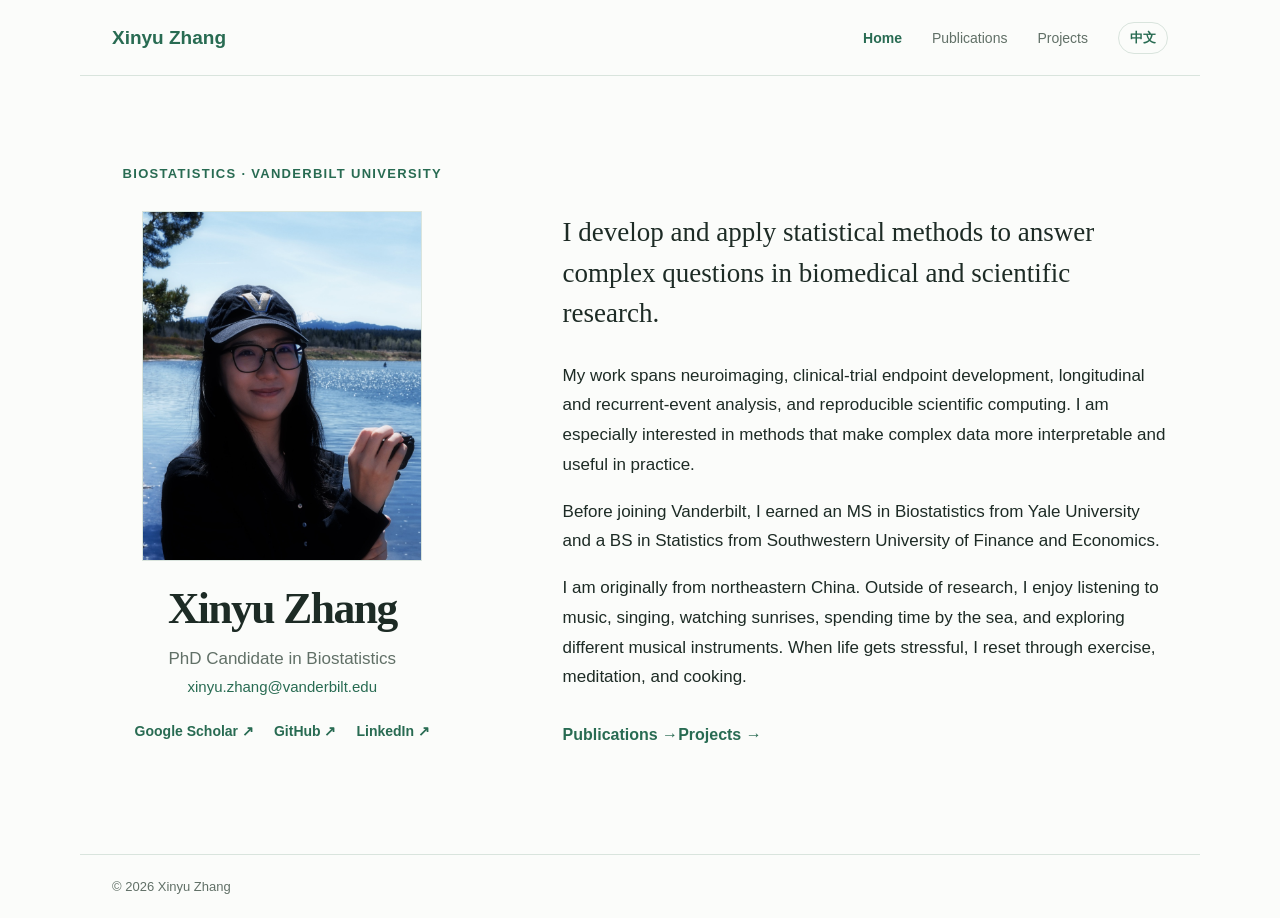
==== index.html @ 80a9a66b "Separate publications and projects navigation" ====
<!doctype html>
<html lang="en">
<head>
  <meta charset="utf-8">
  <meta name="viewport" content="width=device-width, initial-scale=1">
  <meta name="description" content="Xinyu Zhang is a PhD candidate in Biostatistics at Vanderbilt University.">
  <title>Xinyu Zhang | Biostatistics</title>
  <link rel="icon" href="favicon.svg" type="image/svg+xml">
  <link rel="stylesheet" href="styles.css">
  <script src="script.js" defer></script>
</head>
<body>
  <header class="site-header">
    <a class="brand" href="index.html">Xinyu Zhang</a>
    <button class="menu-button" type="button" aria-label="Toggle navigation" aria-expanded="false"><span></span><span></span></button>
    <nav class="nav" aria-label="Main navigation">
      <a href="index.html" aria-current="page" data-en="Home" data-zh="首页">Home</a>
      <a href="publications/" data-en="Publications" data-zh="论文">Publications</a>
      <a href="projects/" data-en="Projects" data-zh="项目">Projects</a>
      <button class="language-toggle" type="button" aria-label="切换到中文">中文</button>
    </nav>
  </header>

  <main>
    <section class="home">
      <div class="home-grid">
        <div class="identity">
          <p class="eyebrow" data-en="Biostatistics · Vanderbilt University" data-zh="生物统计学 · 范德堡大学">Biostatistics · Vanderbilt University</p>
          <div class="identity-intro">
            <img class="profile-photo" src="[data-uri]" alt="Xinyu Zhang by a mountain lake">
            <div>
              <h1>Xinyu Zhang</h1>
              <p class="role" data-en="PhD Candidate in Biostatistics" data-zh="生物统计学博士候选人">PhD Candidate in Biostatistics</p>
            </div>
          </div>
          <div class="profile-links" aria-label="Profile and contact links">
            <a href="https://scholar.google.com/citations?user=d1JpBJkAAAAJ&hl=en&inst=747703087653483262" target="_blank" rel="noreferrer">Google Scholar ↗</a>
            <a href="https://github.com/XinyuIvy" target="_blank" rel="noreferrer">GitHub ↗</a>
            <a href="https://www.linkedin.com/in/xinyu-zhang-312249214/" target="_blank" rel="noreferrer">LinkedIn ↗</a>
          </div>
        </div>

        <div class="biography">
          <p class="lead" data-en="I develop and apply statistical methods to answer complex questions in biomedical and scientific research." data-zh="我致力于开发和应用统计方法，解决生物医学与科学研究中的复杂问题。">I develop and apply statistical methods to answer complex questions in biomedical and scientific research.</p>
          <p data-en="My work spans neuroimaging, clinical-trial endpoint development, longitudinal and recurrent-event analysis, and reproducible scientific computing. I am especially interested in methods that make complex data more interpretable and useful in practice." data-zh="我的研究涵盖神经影像、临床试验终点开发、纵向数据与复发事件分析，以及可重复的科学计算。我尤其关注如何让复杂数据更易解释，并在实际研究中发挥作用。">My work spans neuroimaging, clinical-trial endpoint development, longitudinal and recurrent-event analysis, and reproducible scientific computing. I am especially interested in methods that make complex data more interpretable and useful in practice.</p>
          <p data-en="Before joining Vanderbilt, I earned an MS in Biostatistics from Yale University and a BS in Statistics from Southwestern University of Finance and Economics." data-zh="在进入范德堡大学之前，我获得了耶鲁大学生物统计学硕士学位，以及西南财经大学统计学学士学位。">Before joining Vanderbilt, I earned an MS in Biostatistics from Yale University and a BS in Statistics from Southwestern University of Finance and Economics.</p>
          <p class="personal-intro" data-en="I am originally from northeastern China. Outside of research, I enjoy listening to music, singing, watching sunrises, spending time by the sea, and exploring different musical instruments. When life gets stressful, I reset through exercise, meditation, and cooking." data-zh="我来自中国东北部。研究之外，我喜欢听音乐、唱歌、看日出、去海边，也喜欢各种乐器。压力大的时候，我会通过运动、冥想和做饭来放松和调整状态。">I am originally from northeastern China. Outside of research, I enjoy listening to music, singing, watching sunrises, spending time by the sea, and exploring different musical instruments. When life gets stressful, I reset through exercise, meditation, and cooking.</p>
          <div class="inline-links"><a href="publications/" data-en="Publications →" data-zh="论文 →">Publications →</a><a href="projects/" data-en="Projects →" data-zh="项目 →">Projects →</a></div>
        </div>
      </div>
    </section>
  </main>
  <footer class="footer">© <span data-current-year></span> Xinyu Zhang</footer>
</body>
</html>
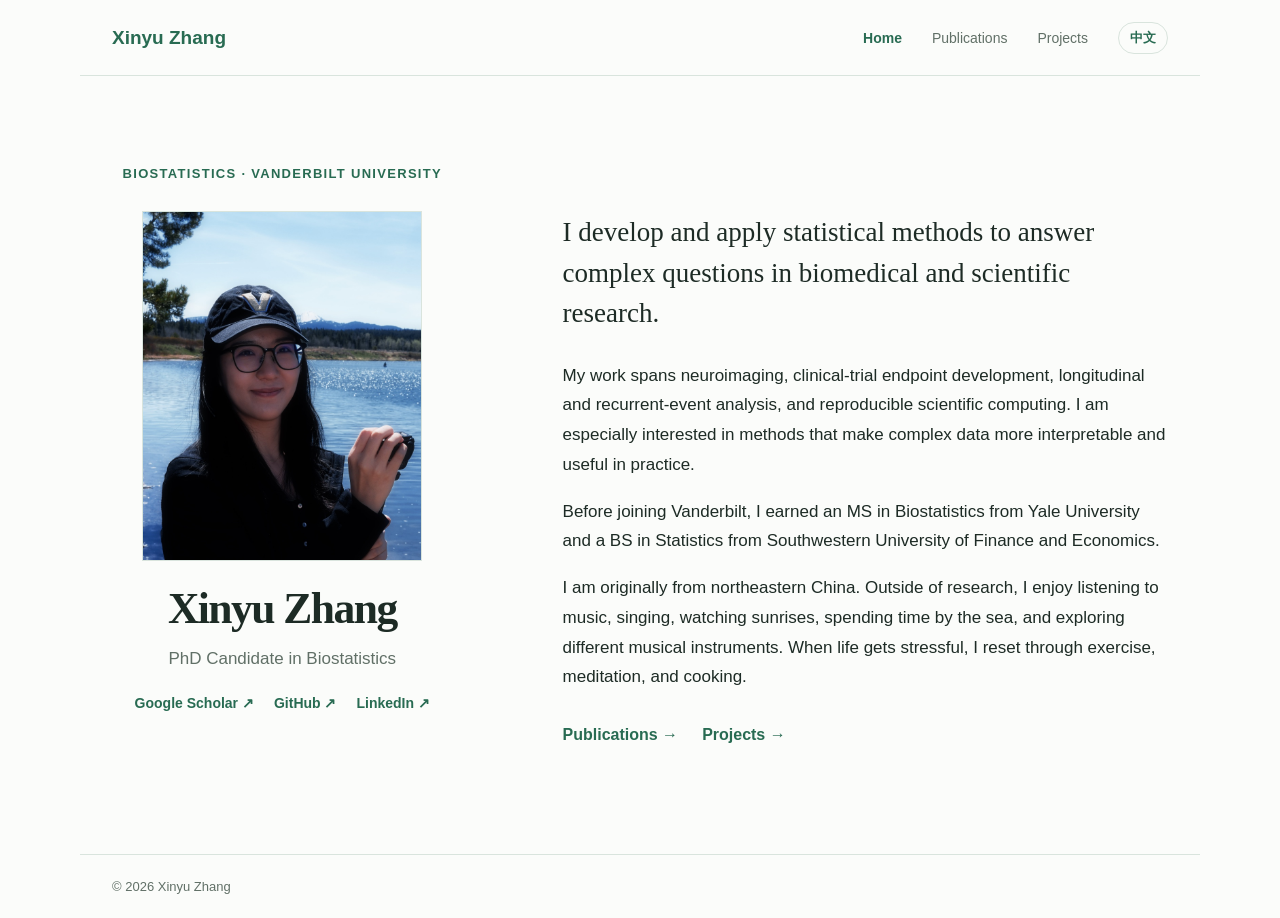
==== commit 7e43db9f: "Fix index.html page routing and cache refresh" ====
--- a/index.html
+++ b/index.html
@@ -3,11 +3,14 @@
 <head>
   <meta charset="utf-8">
   <meta name="viewport" content="width=device-width, initial-scale=1">
+  <meta http-equiv="Cache-Control" content="no-cache, no-store, must-revalidate">
+  <meta http-equiv="Pragma" content="no-cache">
+  <meta http-equiv="Expires" content="0">
   <meta name="description" content="Xinyu Zhang is a PhD candidate in Biostatistics at Vanderbilt University.">
   <title>Xinyu Zhang | Biostatistics</title>
   <link rel="icon" href="favicon.svg" type="image/svg+xml">
-  <link rel="stylesheet" href="styles.css">
-  <script src="script.js" defer></script>
+  <link rel="stylesheet" href="styles.css?v=20260731b">
+  <script src="script.js?v=20260731b" defer></script>
 </head>
 <body>
   <header class="site-header">
@@ -15,8 +18,8 @@
     <button class="menu-button" type="button" aria-label="Toggle navigation" aria-expanded="false"><span></span><span></span></button>
     <nav class="nav" aria-label="Main navigation">
       <a href="index.html" aria-current="page" data-en="Home" data-zh="首页">Home</a>
-      <a href="publications/" data-en="Publications" data-zh="论文">Publications</a>
-      <a href="projects/" data-en="Projects" data-zh="项目">Projects</a>
+      <a href="/publications/?v=20260731b" data-en="Publications" data-zh="论文">Publications</a>
+      <a href="/projects/?v=20260731b" data-en="Projects" data-zh="项目">Projects</a>
       <button class="language-toggle" type="button" aria-label="切换到中文">中文</button>
     </nav>
   </header>
@@ -45,7 +48,7 @@
           <p data-en="My work spans neuroimaging, clinical-trial endpoint development, longitudinal and recurrent-event analysis, and reproducible scientific computing. I am especially interested in methods that make complex data more interpretable and useful in practice." data-zh="我的研究涵盖神经影像、临床试验终点开发、纵向数据与复发事件分析，以及可重复的科学计算。我尤其关注如何让复杂数据更易解释，并在实际研究中发挥作用。">My work spans neuroimaging, clinical-trial endpoint development, longitudinal and recurrent-event analysis, and reproducible scientific computing. I am especially interested in methods that make complex data more interpretable and useful in practice.</p>
           <p data-en="Before joining Vanderbilt, I earned an MS in Biostatistics from Yale University and a BS in Statistics from Southwestern University of Finance and Economics." data-zh="在进入范德堡大学之前，我获得了耶鲁大学生物统计学硕士学位，以及西南财经大学统计学学士学位。">Before joining Vanderbilt, I earned an MS in Biostatistics from Yale University and a BS in Statistics from Southwestern University of Finance and Economics.</p>
           <p class="personal-intro" data-en="I am originally from northeastern China. Outside of research, I enjoy listening to music, singing, watching sunrises, spending time by the sea, and exploring different musical instruments. When life gets stressful, I reset through exercise, meditation, and cooking." data-zh="我来自中国东北部。研究之外，我喜欢听音乐、唱歌、看日出、去海边，也喜欢各种乐器。压力大的时候，我会通过运动、冥想和做饭来放松和调整状态。">I am originally from northeastern China. Outside of research, I enjoy listening to music, singing, watching sunrises, spending time by the sea, and exploring different musical instruments. When life gets stressful, I reset through exercise, meditation, and cooking.</p>
-          <div class="inline-links"><a href="publications/" data-en="Publications →" data-zh="论文 →">Publications →</a><a href="projects/" data-en="Projects →" data-zh="项目 →">Projects →</a></div>
+          <div class="inline-links"><a href="/publications/?v=20260731b" data-en="Publications →" data-zh="论文 →">Publications →</a><a href="/projects/?v=20260731b" data-en="Projects →" data-zh="项目 →">Projects →</a></div>
         </div>
       </div>
     </section>
--- a/styles.css
+++ b/styles.css
@@ -69,3 +69,17 @@
   .project { grid-template-columns:1fr; gap:12px; }
   .footer { padding:22px 20px; }
 }
+
+/* Compact publication page */
+.publication-list { max-width:960px; }
+.publication { grid-template-columns:64px 1fr; gap:22px; padding:20px 0; }
+.publication h2 { font-size:20px; line-height:1.32; }
+.publication p { margin-top:6px; line-height:1.42; }
+.page-heading.publications-heading { margin-bottom:38px; }
+.inline-links { display:flex; flex-wrap:wrap; gap:12px 24px; }
+.projects-placeholder { max-width:720px; padding:28px 0; border-top:1px solid var(--line); border-bottom:1px solid var(--line); }
+.projects-placeholder p { margin:0; color:var(--muted); font-size:17px; line-height:1.7; }
+@media (max-width:760px) {
+  .publication { grid-template-columns:48px 1fr; gap:12px; padding:18px 0; }
+  .publication h2 { font-size:18px; }
+}
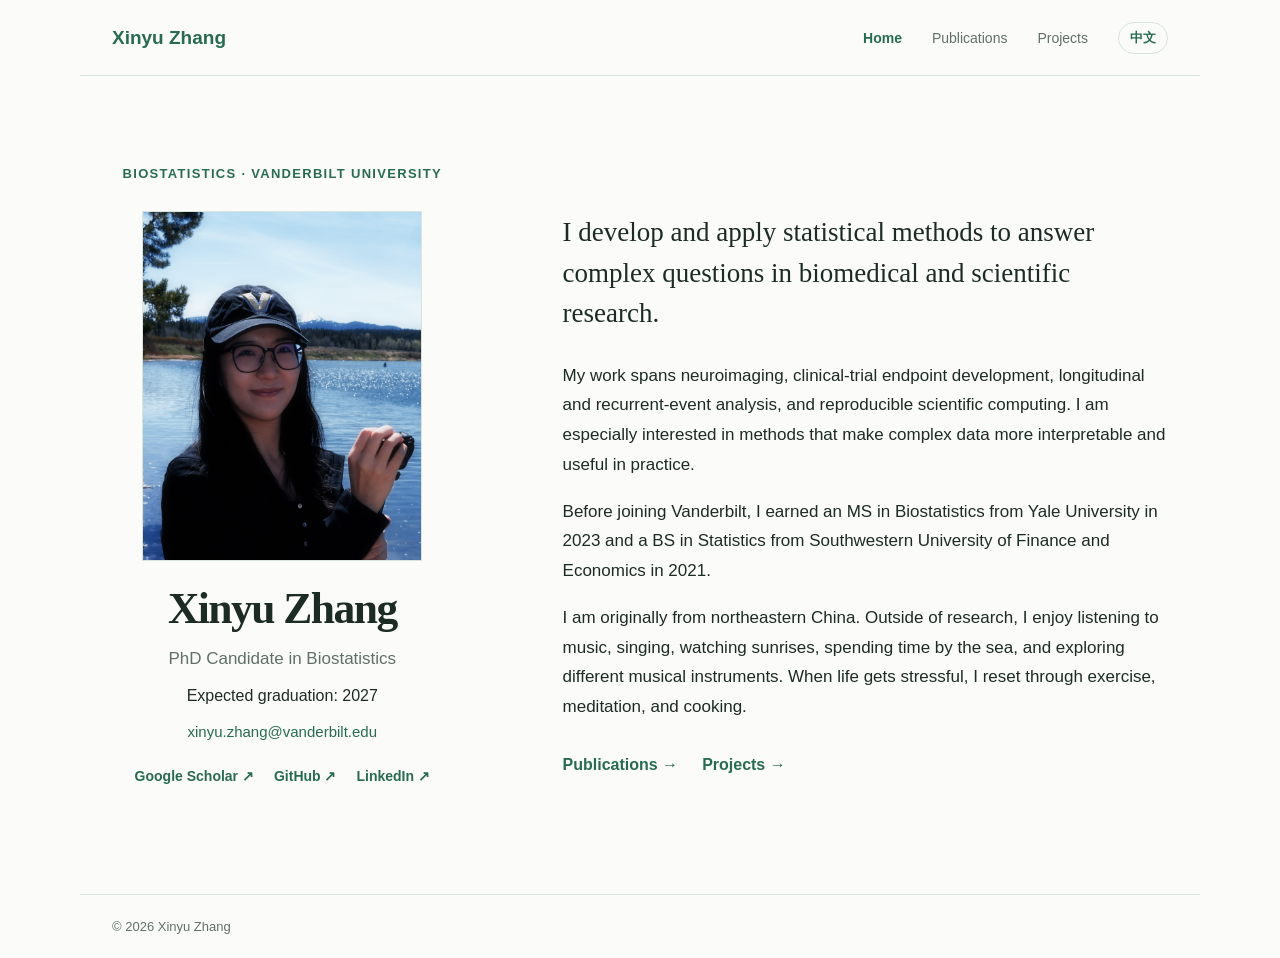
==== commit 988620c5: "Restore email and add graduation years" ====
--- a/index.html
+++ b/index.html
@@ -34,6 +34,8 @@
             <div>
               <h1>Xinyu Zhang</h1>
               <p class="role" data-en="PhD Candidate in Biostatistics" data-zh="生物统计学博士候选人">PhD Candidate in Biostatistics</p>
+              <p class="expected-graduation" data-en="Expected graduation: 2027" data-zh="预计毕业时间：2027年">Expected graduation: 2027</p>
+              <a class="contact-email" href="mailto:xinyu.zhang@vanderbilt.edu">xinyu.zhang@vanderbilt.edu</a>
             </div>
           </div>
           <div class="profile-links" aria-label="Profile and contact links">
@@ -46,7 +48,7 @@
         <div class="biography">
           <p class="lead" data-en="I develop and apply statistical methods to answer complex questions in biomedical and scientific research." data-zh="我致力于开发和应用统计方法，解决生物医学与科学研究中的复杂问题。">I develop and apply statistical methods to answer complex questions in biomedical and scientific research.</p>
           <p data-en="My work spans neuroimaging, clinical-trial endpoint development, longitudinal and recurrent-event analysis, and reproducible scientific computing. I am especially interested in methods that make complex data more interpretable and useful in practice." data-zh="我的研究涵盖神经影像、临床试验终点开发、纵向数据与复发事件分析，以及可重复的科学计算。我尤其关注如何让复杂数据更易解释，并在实际研究中发挥作用。">My work spans neuroimaging, clinical-trial endpoint development, longitudinal and recurrent-event analysis, and reproducible scientific computing. I am especially interested in methods that make complex data more interpretable and useful in practice.</p>
-          <p data-en="Before joining Vanderbilt, I earned an MS in Biostatistics from Yale University and a BS in Statistics from Southwestern University of Finance and Economics." data-zh="在进入范德堡大学之前，我获得了耶鲁大学生物统计学硕士学位，以及西南财经大学统计学学士学位。">Before joining Vanderbilt, I earned an MS in Biostatistics from Yale University and a BS in Statistics from Southwestern University of Finance and Economics.</p>
+          <p data-en="Before joining Vanderbilt, I earned an MS in Biostatistics from Yale University in 2023 and a BS in Statistics from Southwestern University of Finance and Economics in 2021." data-zh="在进入范德堡大学之前，我于2023年获得耶鲁大学生物统计学硕士学位，并于2021年获得西南财经大学统计学学士学位。">Before joining Vanderbilt, I earned an MS in Biostatistics from Yale University in 2023 and a BS in Statistics from Southwestern University of Finance and Economics in 2021.</p>
           <p class="personal-intro" data-en="I am originally from northeastern China. Outside of research, I enjoy listening to music, singing, watching sunrises, spending time by the sea, and exploring different musical instruments. When life gets stressful, I reset through exercise, meditation, and cooking." data-zh="我来自中国东北部。研究之外，我喜欢听音乐、唱歌、看日出、去海边，也喜欢各种乐器。压力大的时候，我会通过运动、冥想和做饭来放松和调整状态。">I am originally from northeastern China. Outside of research, I enjoy listening to music, singing, watching sunrises, spending time by the sea, and exploring different musical instruments. When life gets stressful, I reset through exercise, meditation, and cooking.</p>
           <div class="inline-links"><a href="/publications/?v=20260731b" data-en="Publications →" data-zh="论文 →">Publications →</a><a href="/projects/?v=20260731b" data-en="Projects →" data-zh="项目 →">Projects →</a></div>
         </div>
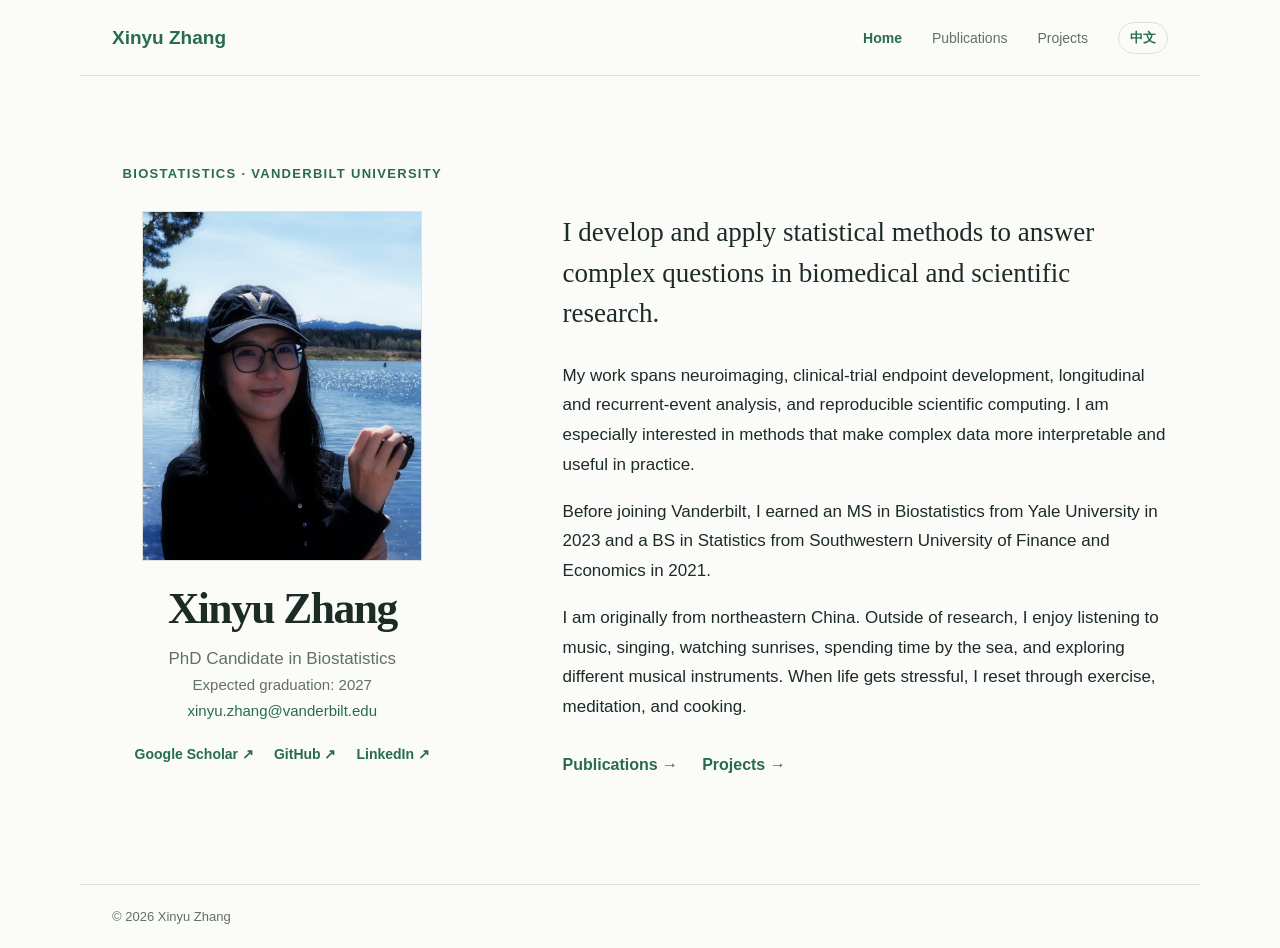
==== commit 542c1409: "Refresh homepage styles" ====
--- a/index.html
+++ b/index.html
@@ -9,7 +9,7 @@
   <meta name="description" content="Xinyu Zhang is a PhD candidate in Biostatistics at Vanderbilt University.">
   <title>Xinyu Zhang | Biostatistics</title>
   <link rel="icon" href="favicon.svg" type="image/svg+xml">
-  <link rel="stylesheet" href="styles.css?v=20260731b">
+  <link rel="stylesheet" href="styles.css?v=20260731d">
   <script src="script.js?v=20260731b" defer></script>
 </head>
 <body>
--- a/styles.css
+++ b/styles.css
@@ -22,7 +22,8 @@
 .identity-intro h1 { margin-top:24px; font-family:Georgia,"Times New Roman",serif; font-size:clamp(34px,3.4vw,48px); font-weight:700; line-height:1.08; letter-spacing:-.035em; }
 .profile-photo { width:280px; max-width:100%; height:350px; max-height:350px; flex:0 0 auto; display:block; position:static; object-fit:cover; object-position:50% 48%; border:1px solid var(--line); background:transparent; }
 .role { margin:14px 0 0; color:var(--muted); font-size:17px; line-height:1.5; }
-.contact-email { display:block; margin-top:5px; color:var(--green); font-size:15px; line-height:1.5; }
+.expected-graduation { margin:3px 0 0; color:var(--muted); font-size:15px; line-height:1.5; }
+.contact-email { display:block; margin-top:3px; color:var(--green); font-size:15px; line-height:1.5; }
 .contact-email:hover { text-decoration:underline; }
 .profile-links { display:flex; flex-wrap:wrap; justify-content:center; gap:12px 20px; margin-top:24px; }
 .profile-links a { color:var(--green); font-size:14px; font-weight:700; }
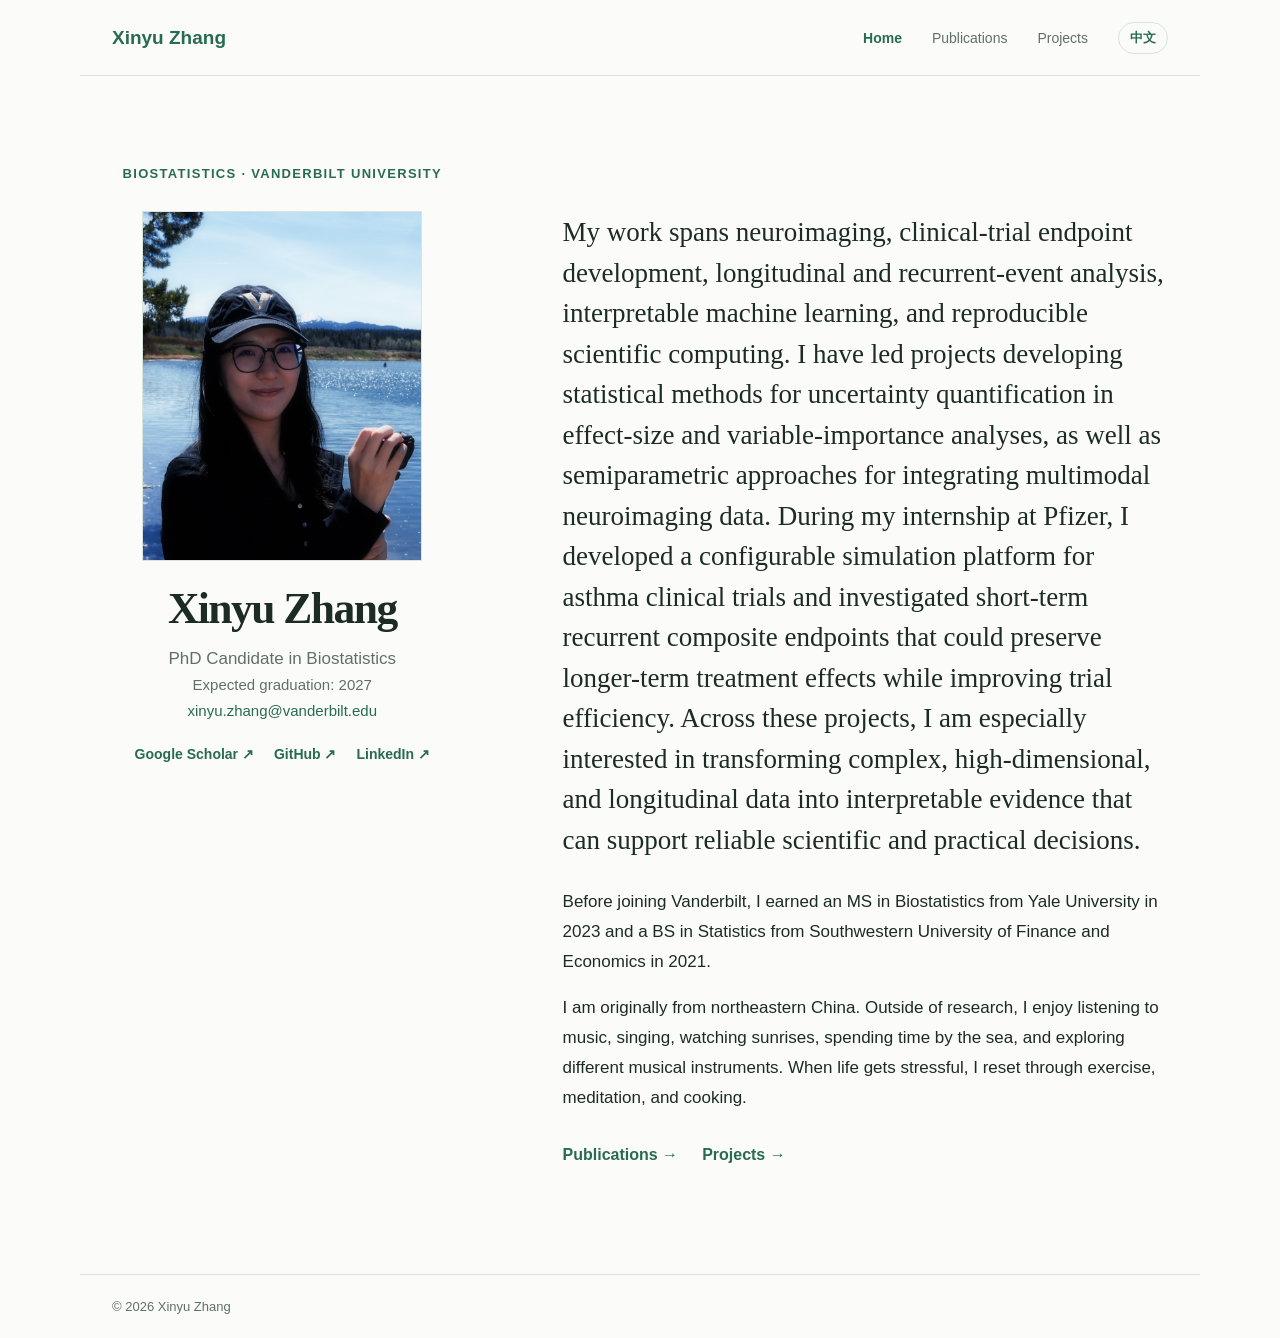
==== commit 60fff47d: "Expand homepage research biography" ====
--- a/index.html
+++ b/index.html
@@ -46,8 +46,7 @@
         </div>
 
         <div class="biography">
-          <p class="lead" data-en="I develop and apply statistical methods to answer complex questions in biomedical and scientific research." data-zh="我致力于开发和应用统计方法，解决生物医学与科学研究中的复杂问题。">I develop and apply statistical methods to answer complex questions in biomedical and scientific research.</p>
-          <p data-en="My work spans neuroimaging, clinical-trial endpoint development, longitudinal and recurrent-event analysis, and reproducible scientific computing. I am especially interested in methods that make complex data more interpretable and useful in practice." data-zh="我的研究涵盖神经影像、临床试验终点开发、纵向数据与复发事件分析，以及可重复的科学计算。我尤其关注如何让复杂数据更易解释，并在实际研究中发挥作用。">My work spans neuroimaging, clinical-trial endpoint development, longitudinal and recurrent-event analysis, and reproducible scientific computing. I am especially interested in methods that make complex data more interpretable and useful in practice.</p>
+          <p class="lead" data-en="My work spans neuroimaging, clinical-trial endpoint development, longitudinal and recurrent-event analysis, interpretable machine learning, and reproducible scientific computing. I have led projects developing statistical methods for uncertainty quantification in effect-size and variable-importance analyses, as well as semiparametric approaches for integrating multimodal neuroimaging data. During my internship at Pfizer, I developed a configurable simulation platform for asthma clinical trials and investigated short-term recurrent composite endpoints that could preserve longer-term treatment effects while improving trial efficiency. Across these projects, I am especially interested in transforming complex, high-dimensional, and longitudinal data into interpretable evidence that can support reliable scientific and practical decisions." data-zh="我的工作涵盖神经影像、临床试验终点开发、纵向与复发事件分析、可解释机器学习和可复现科学计算。我主导开发过用于效应量和变量重要性分析中不确定性量化的统计方法，也研究了整合多模态神经影像数据的半参数方法。在辉瑞实习期间，我开发了可配置的哮喘临床试验模拟平台，并研究能够保留长期治疗效应、同时提高试验效率的短期复发性复合终点。贯穿这些项目，我尤其关注如何将复杂、高维和纵向数据转化为可解释的证据，从而支持可靠的科学研究与实际决策。">My work spans neuroimaging, clinical-trial endpoint development, longitudinal and recurrent-event analysis, interpretable machine learning, and reproducible scientific computing. I have led projects developing statistical methods for uncertainty quantification in effect-size and variable-importance analyses, as well as semiparametric approaches for integrating multimodal neuroimaging data. During my internship at Pfizer, I developed a configurable simulation platform for asthma clinical trials and investigated short-term recurrent composite endpoints that could preserve longer-term treatment effects while improving trial efficiency. Across these projects, I am especially interested in transforming complex, high-dimensional, and longitudinal data into interpretable evidence that can support reliable scientific and practical decisions.</p>
           <p data-en="Before joining Vanderbilt, I earned an MS in Biostatistics from Yale University in 2023 and a BS in Statistics from Southwestern University of Finance and Economics in 2021." data-zh="在进入范德堡大学之前，我于2023年获得耶鲁大学生物统计学硕士学位，并于2021年获得西南财经大学统计学学士学位。">Before joining Vanderbilt, I earned an MS in Biostatistics from Yale University in 2023 and a BS in Statistics from Southwestern University of Finance and Economics in 2021.</p>
           <p class="personal-intro" data-en="I am originally from northeastern China. Outside of research, I enjoy listening to music, singing, watching sunrises, spending time by the sea, and exploring different musical instruments. When life gets stressful, I reset through exercise, meditation, and cooking." data-zh="我来自中国东北部。研究之外，我喜欢听音乐、唱歌、看日出、去海边，也喜欢各种乐器。压力大的时候，我会通过运动、冥想和做饭来放松和调整状态。">I am originally from northeastern China. Outside of research, I enjoy listening to music, singing, watching sunrises, spending time by the sea, and exploring different musical instruments. When life gets stressful, I reset through exercise, meditation, and cooking.</p>
           <div class="inline-links"><a href="/publications/?v=20260731b" data-en="Publications →" data-zh="论文 →">Publications →</a><a href="/projects/?v=20260731b" data-en="Projects →" data-zh="项目 →">Projects →</a></div>
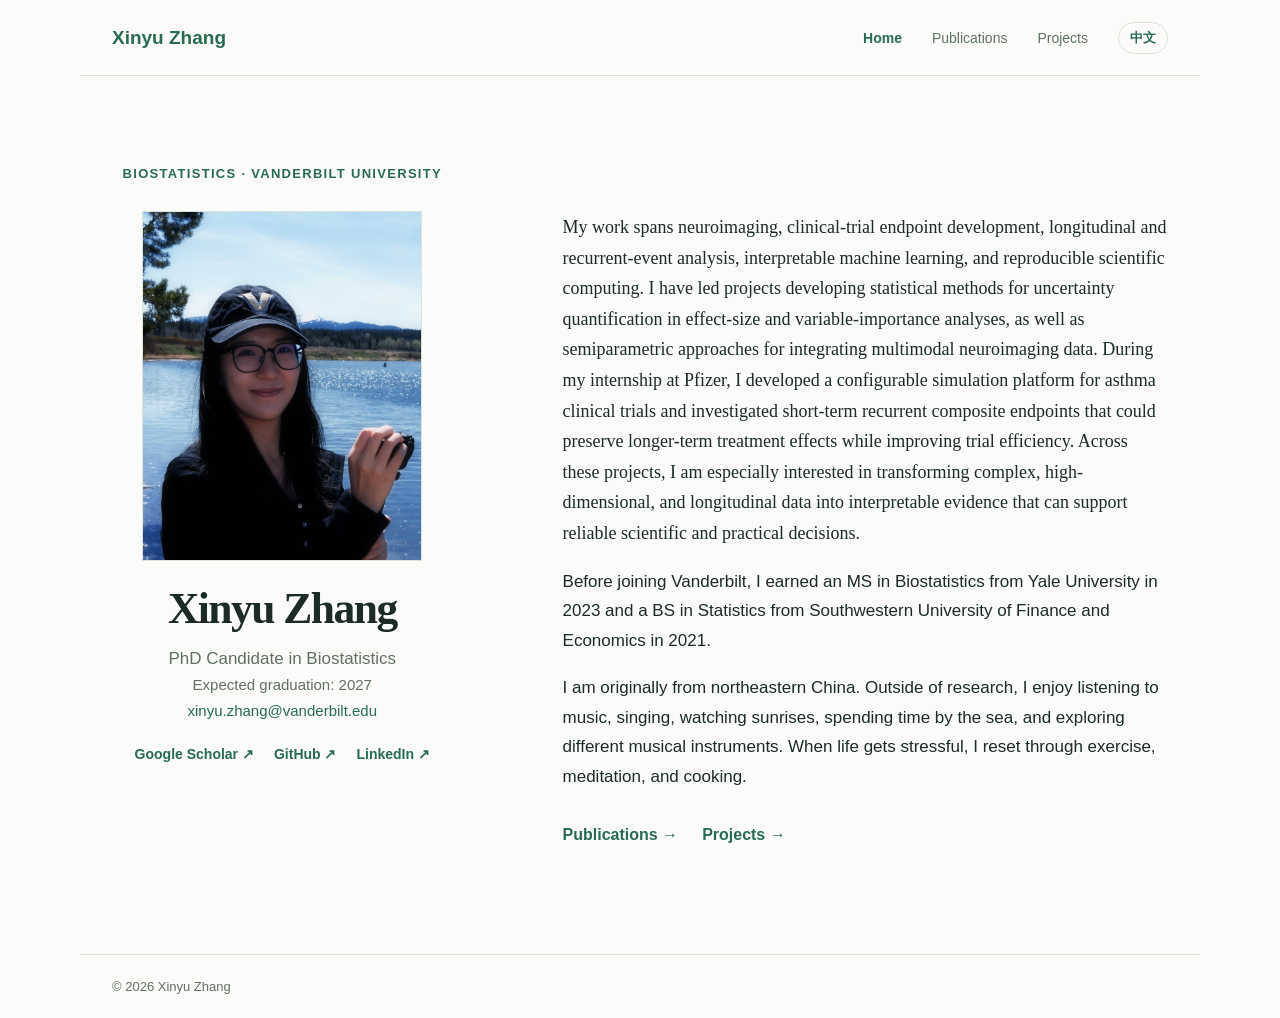
==== commit 3ae39338: "Refresh homepage typography stylesheet" ====
--- a/index.html
+++ b/index.html
@@ -9,7 +9,7 @@
   <meta name="description" content="Xinyu Zhang is a PhD candidate in Biostatistics at Vanderbilt University.">
   <title>Xinyu Zhang | Biostatistics</title>
   <link rel="icon" href="favicon.svg" type="image/svg+xml">
-  <link rel="stylesheet" href="styles.css?v=20260731d">
+  <link rel="stylesheet" href="styles.css?v=20260801a">
   <script src="script.js?v=20260731b" defer></script>
 </head>
 <body>
--- a/styles.css
+++ b/styles.css
@@ -30,7 +30,7 @@
 .biography { padding-top:46px; }
 .biography p { color:var(--ink); }
 .biography p,.page-heading p,.project p { font-size:17px; line-height:1.75; }
-.biography .lead { margin-top:0; font-family:Georgia,"Times New Roman",serif; font-size:27px; line-height:1.5; }
+.biography .lead { margin-top:0; font-family:Georgia,"Times New Roman",serif; font-size:18px; line-height:1.7; }
 .biography .personal-intro { margin-top:0; }
 .inline-links { margin-top:34px; }
 .inline-links a,.page-heading a { color:var(--green); font-weight:700; }
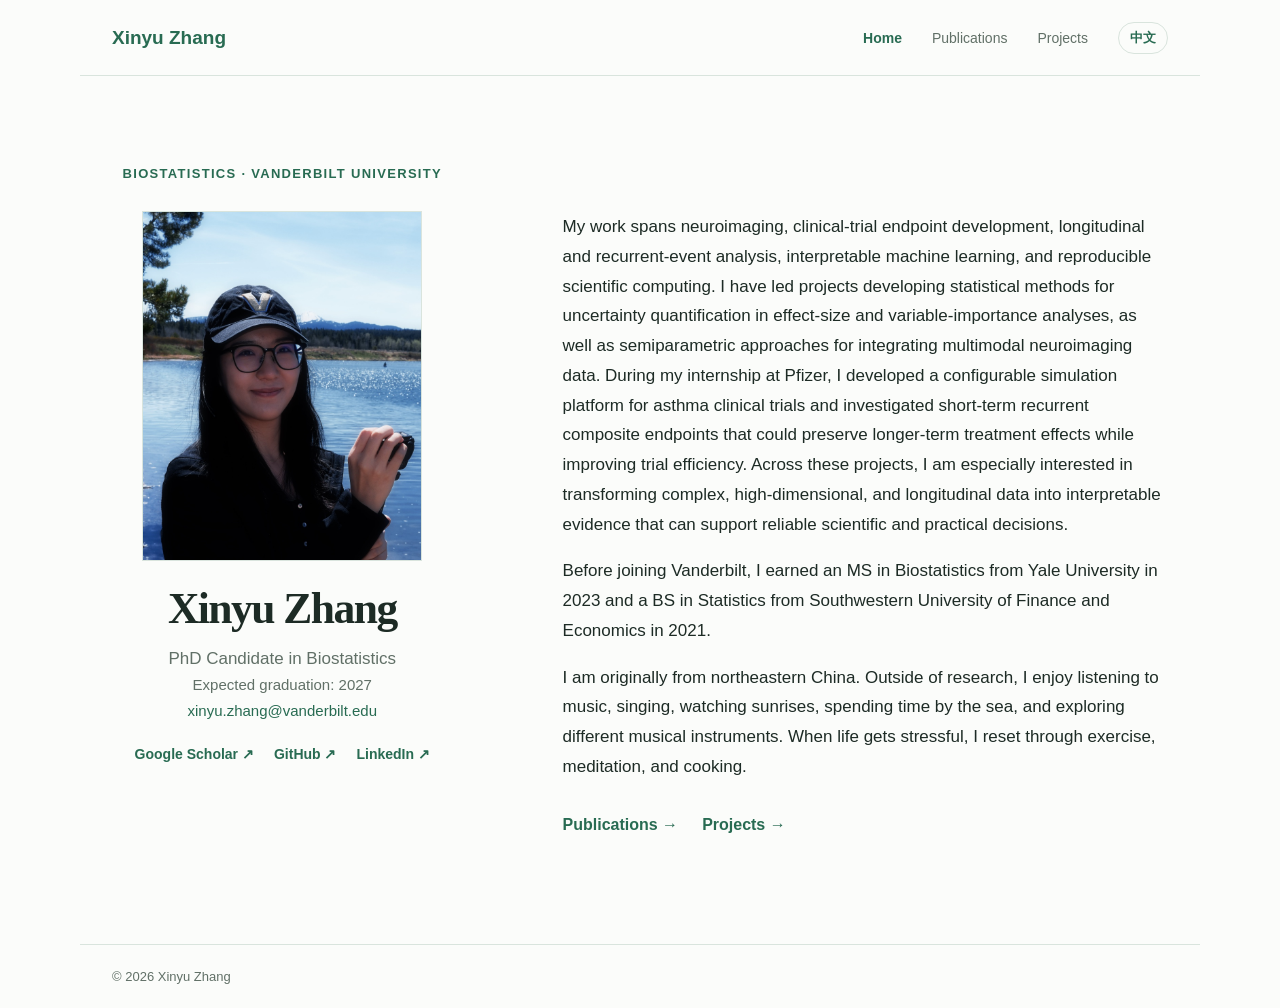
==== commit c9b32f0b: "Refresh unified biography typography" ====
--- a/index.html
+++ b/index.html
@@ -9,7 +9,7 @@
   <meta name="description" content="Xinyu Zhang is a PhD candidate in Biostatistics at Vanderbilt University.">
   <title>Xinyu Zhang | Biostatistics</title>
   <link rel="icon" href="favicon.svg" type="image/svg+xml">
-  <link rel="stylesheet" href="styles.css?v=20260801a">
+  <link rel="stylesheet" href="styles.css?v=20260801b">
   <script src="script.js?v=20260731b" defer></script>
 </head>
 <body>
--- a/styles.css
+++ b/styles.css
@@ -30,7 +30,7 @@
 .biography { padding-top:46px; }
 .biography p { color:var(--ink); }
 .biography p,.page-heading p,.project p { font-size:17px; line-height:1.75; }
-.biography .lead { margin-top:0; font-family:Georgia,"Times New Roman",serif; font-size:18px; line-height:1.7; }
+.biography .lead { margin-top:0; }
 .biography .personal-intro { margin-top:0; }
 .inline-links { margin-top:34px; }
 .inline-links a,.page-heading a { color:var(--green); font-weight:700; }
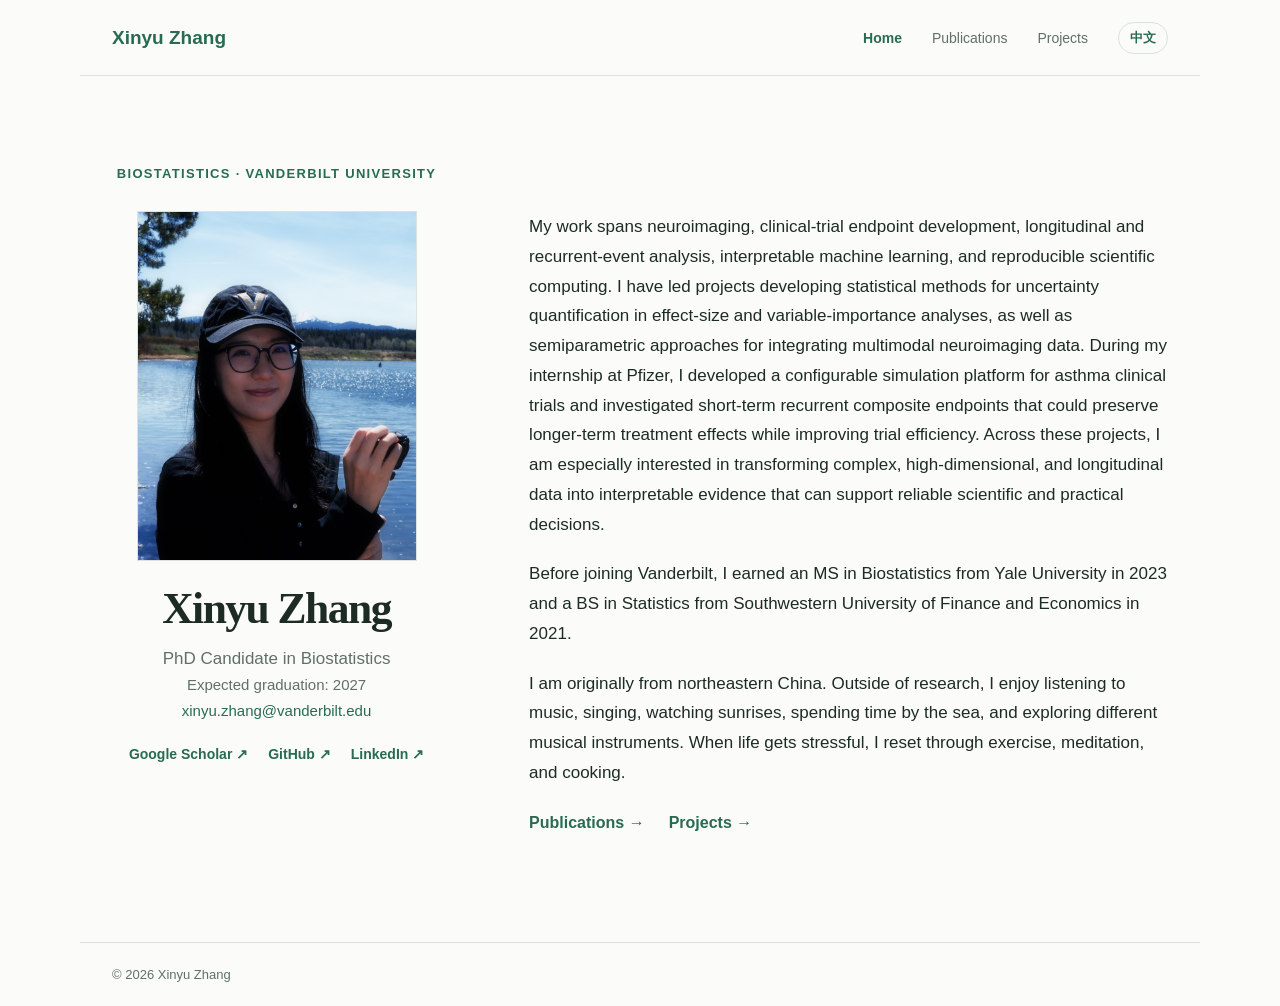
==== commit 0dd5bf99: "Refresh homepage layout styles" ====
--- a/index.html
+++ b/index.html
@@ -9,7 +9,7 @@
   <meta name="description" content="Xinyu Zhang is a PhD candidate in Biostatistics at Vanderbilt University.">
   <title>Xinyu Zhang | Biostatistics</title>
   <link rel="icon" href="favicon.svg" type="image/svg+xml">
-  <link rel="stylesheet" href="styles.css?v=20260801b">
+  <link rel="stylesheet" href="styles.css?v=20260801c">
   <script src="script.js?v=20260731b" defer></script>
 </head>
 <body>
--- a/styles.css
+++ b/styles.css
@@ -14,7 +14,7 @@
 .language-toggle:hover { background:#f1f6f2; }
 .home,.page { max-width:1120px; min-height:calc(100vh - 150px); margin:0 auto; padding:90px 32px 110px; }
 .home { display:flex; align-items:center; }
-.home-grid { width:100%; display:grid; grid-template-columns:.72fr 1.28fr; gap:110px; align-items:start; }
+.home-grid { width:100%; display:grid; grid-template-columns:.68fr 1.32fr; gap:88px; align-items:start; }
 .identity { min-width:0; text-align:center; overflow:hidden; }
 .eyebrow { margin:0 0 30px; color:var(--green)!important; font-size:13px!important; font-weight:700; letter-spacing:.1em; text-transform:uppercase; white-space:nowrap; }
 h1 { margin:0; font-family:Georgia,"Times New Roman",serif; font-size:clamp(60px,8vw,100px); font-weight:400; line-height:.98; letter-spacing:-.055em; }
@@ -28,11 +28,11 @@
 .profile-links { display:flex; flex-wrap:wrap; justify-content:center; gap:12px 20px; margin-top:24px; }
 .profile-links a { color:var(--green); font-size:14px; font-weight:700; }
 .biography { padding-top:46px; }
-.biography p { color:var(--ink); }
+.biography p { margin:0 0 20px; color:var(--ink); }
 .biography p,.page-heading p,.project p { font-size:17px; line-height:1.75; }
 .biography .lead { margin-top:0; }
-.biography .personal-intro { margin-top:0; }
-.inline-links { margin-top:34px; }
+.biography .personal-intro { margin:0; }
+.inline-links { margin-top:26px; }
 .inline-links a,.page-heading a { color:var(--green); font-weight:700; }
 .page { padding-top:90px; }
 .page-heading { max-width:820px; margin-bottom:70px; }
